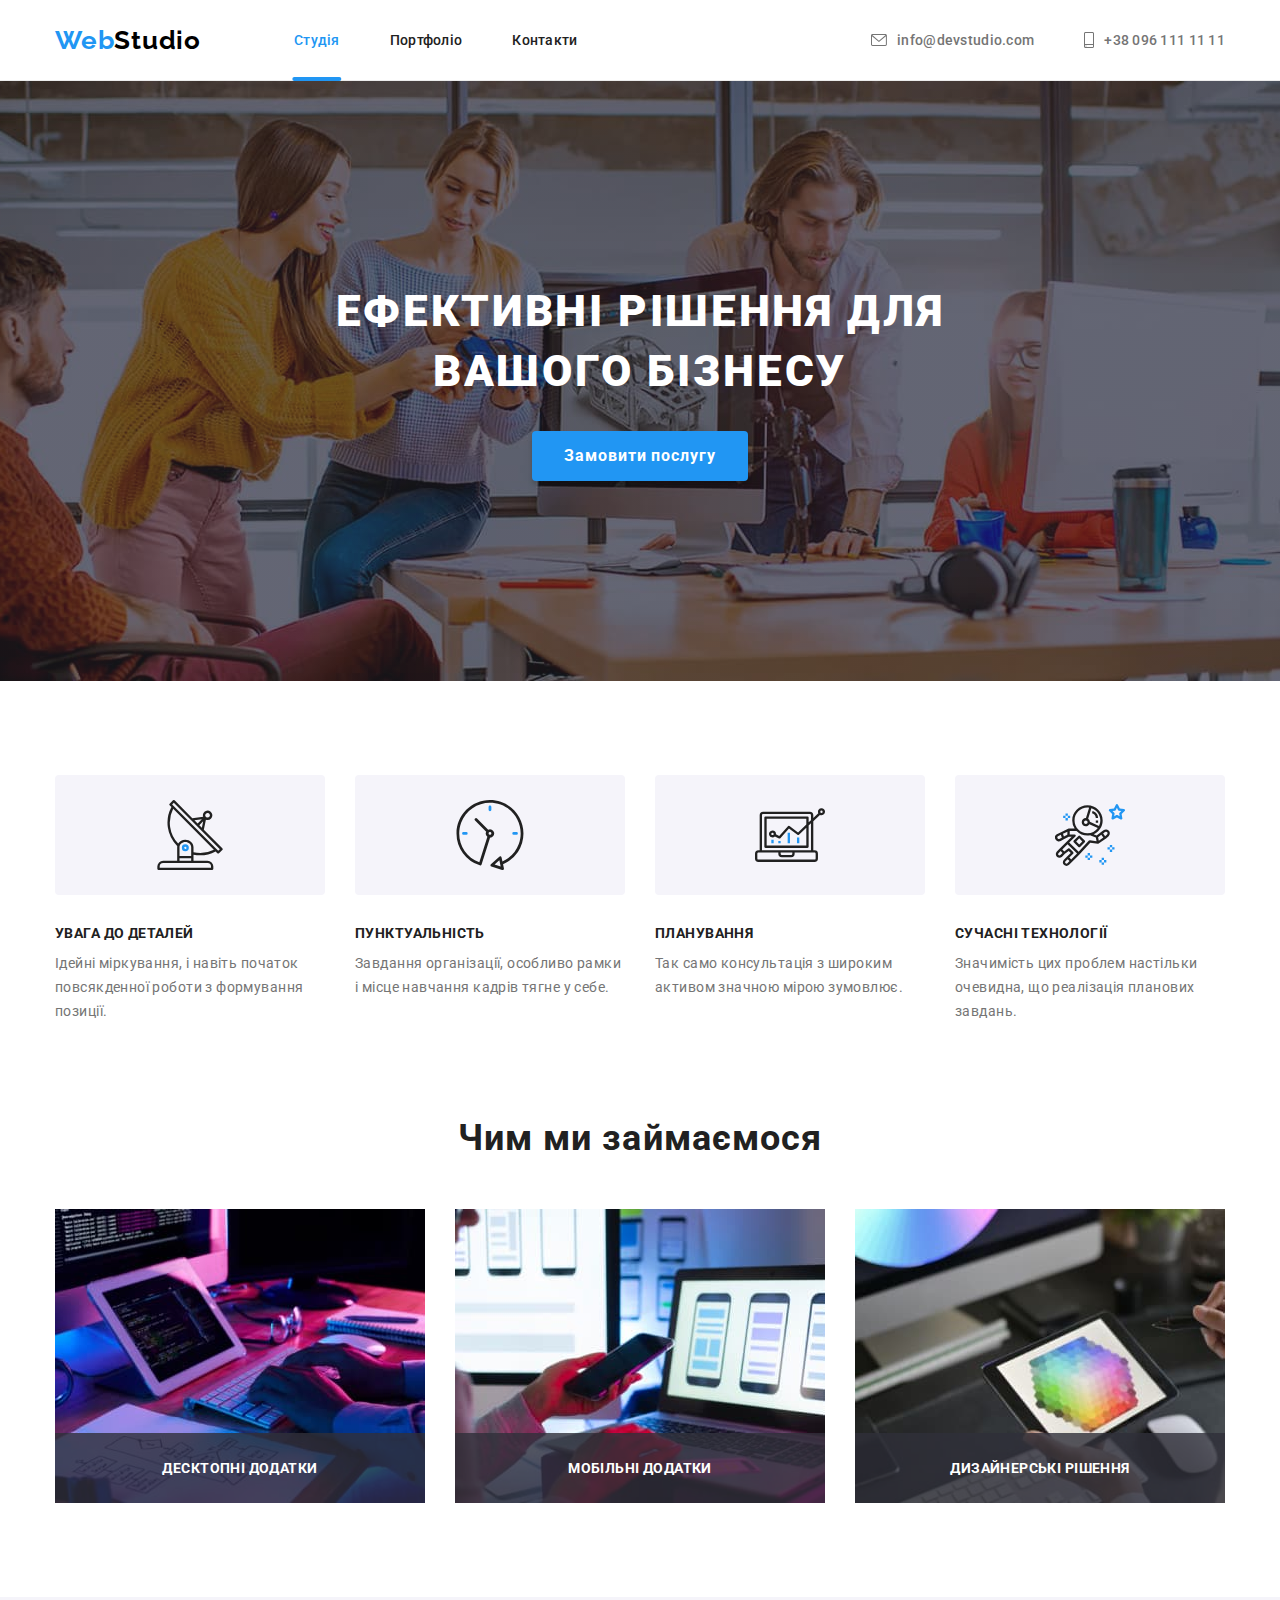
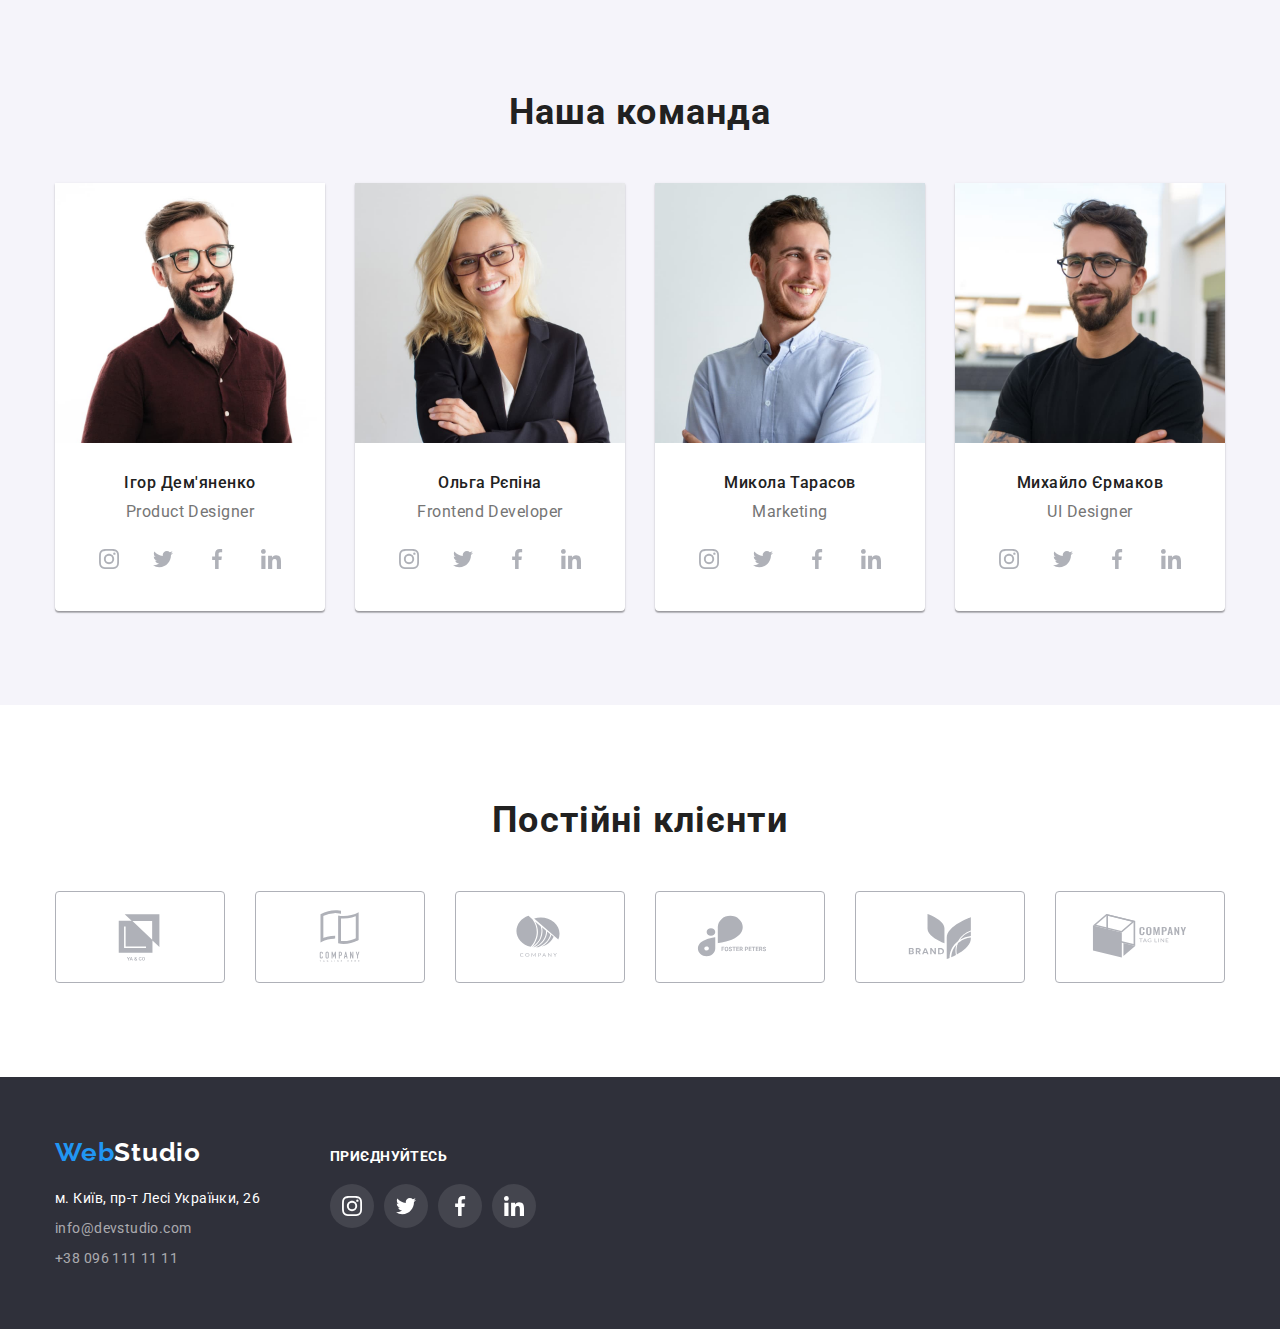
==== index.html @ bfa31be2 "Initial commit" ====
<!DOCTYPE html>
<html lang="uk">
  <head>
    <meta charset="UTF-8" />
    <meta http-equiv="X-UA-Compatible" content="IE=edge" />
    <meta name="viewport" content="width=device-width, initial-scale=1.0" />
    <title lang="en">Web Studio (Version 2.1)</title>
    <!--Fonts-->
    <link rel="preconnect" href="https://fonts.googleapis.com" />
    <link rel="preconnect" href="https://fonts.gstatic.com" crossorigin />
    <link
      href="https://fonts.googleapis.com/css2?family=Raleway:wght@700&family=Roboto:wght@400;500;700;900&display=swap"
      rel="stylesheet"
    />
    <!--Modern normalize-->
    <link
      rel="stylesheet"
      href="https://cdnjs.cloudflare.com/ajax/libs/modern-normalize/1.1.0/modern-normalize.min.css"
    />
    <!--Custom styles-->
    <link rel="stylesheet" href="./css/styles.css" />
  </head>

  <body>
    <header class="header">
      <div class="container header-container">
        <a href="./index.html" lang="en" class="logo logo-header link"
          ><span class="logo-accent">Web</span>Studio</a
        >
        <nav>
          <ul class="nav-list list">
            <li class="nav-item">
              <a href="./index.html" class="nav-link link current">Студія</a>
            </li>
            <li class="nav-item">
              <a href="./portfolio.html" class="nav-link link">Портфоліо</a>
            </li>
            <li class="nav-item">
              <a href="" class="nav-link link">Контакти</a>
            </li>
          </ul>
        </nav>
        <ul class="contact-list list">
          <li>
            <a href="mailto:info@devstudio.com" class="contact link" lang="en">
              <svg class="mail-icon" width="16" height="12">
                <use href="./images/icons.svg#icon-envelope"></use>
              </svg>
              info@devstudio.com
            </a>
          </li>
          <li>
            <a href="tel:+380961111111" class="contact link">
              <svg class="phone-icon" width="10" height="16">
                <use href="./images/icons.svg#icon-smartphone"></use>
              </svg>
              +38 096 111 11 11
            </a>
          </li>
        </ul>
      </div>
    </header>
    <main>
      <section class="hero-section">
        <div class="container">
          <h1 class="hero-title">Ефективні рішення для вашого бізнесу</h1>
          <button type="button" class="hero-btn btn" data-modal-open>
            Замовити послугу
          </button>
        </div>
      </section>
      <section class="section">
        <div class="container">
          <h2 class="visually-hidden">Наші переваги</h2>
          <ul class="features-list card-set list">
            <li class="card-set-item">
              <div class="features-card">
                <svg class="feature-icon" width="70" height="70">
                  <use href="./images/icons.svg#icon-antenna"></use>
                </svg>
              </div>
              <h3 class="features-item">Увага до деталей</h3>
              <p class="features-text">
                Ідейні міркування, і навіть початок повсякденної роботи з
                формування позиції.
              </p>
            </li>
            <li class="card-set-item">
              <div class="features-card">
                <svg class="feature-icon" width="70" height="70">
                  <use href="./images/icons.svg#icon-clock"></use>
                </svg>
              </div>
              <h3 class="features-item">Пунктуальність</h3>
              <p class="features-text">
                Завдання організації, особливо рамки і місце навчання кадрів
                тягне у себе.
              </p>
            </li>
            <li class="card-set-item">
              <div class="features-card">
                <svg class="feature-icon" width="70" height="70">
                  <use href="./images/icons.svg#icon-diagram"></use>
                </svg>
              </div>
              <h3 class="features-item">Планування</h3>
              <p class="features-text">
                Так само консультація з широким активом значною мірою зумовлює.
              </p>
            </li>
            <li class="card-set-item">
              <div class="features-card">
                <svg class="feature-icon" width="70" height="70">
                  <use href="./images/icons.svg#icon-astronaut"></use>
                </svg>
              </div>
              <h3 class="features-item">Сучасні технології</h3>
              <p class="features-text">
                Значимість цих проблем настільки очевидна, що реалізація
                планових завдань.
              </p>
            </li>
          </ul>
        </div>
      </section>
      <section class="work-section section">
        <div class="container">
          <h2 class="section-title">Чим ми займаємося</h2>
          <ul class="work-list card-set list">
            <li class="work-item card-set-item">
              <img
                src="./images/work1.jpg"
                alt="Приклади робіт"
                width="370"
                height="294"
              />
              <div class="work-overlay">
                <p class="work-text">Десктопні додатки</p>
              </div>
            </li>
            <li class="work-item card-set-item">
              <img
                src="./images/work2.jpg"
                alt="Приклади робіт"
                width="370"
                height="294"
              />
              <div class="work-overlay">
                <p class="work-text">Мобільні додатки</p>
              </div>
            </li>
            <li class="work-item card-set-item">
              <img
                src="./images/work3.jpg"
                alt="Приклади робіт"
                width="370"
                height="294"
              />
              <div class="work-overlay">
                <p class="work-text">Дизайнерські рішення</p>
              </div>
            </li>
          </ul>
        </div>
      </section>
      <section class="team section">
        <div class="container">
          <h2 class="section-title">Наша команда</h2>
          <ul class="card-set list">
            <li class="team-card card-set-item">
              <img
                src="./images/team1.jpg"
                alt="Член команди"
                width="270"
                height="260"
              />
              <div class="team-wrapper">
                <h3 class="team-name">Ігор Дем'яненко</h3>
                <p lang="en" class="team-postion">Product Designer</p>
                <ul class="socials list">
                  <li class="socials-item">
                    <a
                      class="socials-link link"
                      href="https://www.instagram.com"
                      target="_blank"
                      rel="noopener noreferrer nofollow"
                      aria-label="Instagram"
                    >
                      <svg class="socials-icon" width="20" height="20">
                        <use href="./images/icons.svg#icon-instagram"></use>
                      </svg>
                    </a>
                  </li>
                  <li class="socials-item">
                    <a
                      class="socials-link link"
                      href="https://twitter.com"
                      target="_blank"
                      rel="noopener noreferrer nofollow"
                      aria-label="Twitter"
                    >
                      <svg class="socials-icon" width="20" height="20">
                        <use href="./images/icons.svg#icon-twitter"></use>
                      </svg>
                    </a>
                  </li>
                  <li class="socials-item">
                    <a
                      class="socials-link link"
                      href="https://www.facebook.com"
                      target="_blank"
                      rel="noopener noreferrer nofollow"
                      aria-label="Facebook"
                    >
                      <svg class="socials-icon" width="20" height="20">
                        <use href="./images/icons.svg#icon-facebook"></use>
                      </svg>
                    </a>
                  </li>
                  <li class="socials-item">
                    <a
                      class="socials-link link"
                      href="https://www.linkedin.com"
                      target="_blank"
                      rel="noopener noreferrer nofollow"
                      aria-label="Linkedin"
                    >
                      <svg class="socials-icon" width="20" height="20">
                        <use href="./images/icons.svg#icon-linkedin"></use>
                      </svg>
                    </a>
                  </li>
                </ul>
              </div>
            </li>
            <li class="team-card card-set-item">
              <img
                src="./images/team2.jpg"
                alt="Член команди"
                width="270"
                height="260"
              />
              <div class="team-wrapper">
                <h3 class="team-name">Ольга Рєпіна</h3>
                <p lang="en" class="team-postion">Frontend Developer</p>
                <ul class="socials list">
                  <li class="socials-item">
                    <a
                      class="socials-link link"
                      href="https://www.instagram.com"
                      target="_blank"
                      rel="noopener noreferrer nofollow"
                      aria-label="Instagram"
                    >
                      <svg class="socials-icon" width="20" height="20">
                        <use href="./images/icons.svg#icon-instagram"></use>
                      </svg>
                    </a>
                  </li>
                  <li class="socials-item">
                    <a
                      class="socials-link link"
                      href="https://twitter.com"
                      target="_blank"
                      rel="noopener noreferrer nofollow"
                      aria-label="Twitter"
                    >
                      <svg class="socials-icon" width="20" height="20">
                        <use href="./images/icons.svg#icon-twitter"></use>
                      </svg>
                    </a>
                  </li>
                  <li class="socials-item">
                    <a
                      class="socials-link link"
                      href="https://www.facebook.com"
                      target="_blank"
                      rel="noopener noreferrer nofollow"
                      aria-label="Facebook"
                    >
                      <svg class="socials-icon" width="20" height="20">
                        <use href="./images/icons.svg#icon-facebook"></use>
                      </svg>
                    </a>
                  </li>
                  <li class="socials-item">
                    <a
                      class="socials-link link"
                      href="https://www.linkedin.com"
                      target="_blank"
                      rel="noopener noreferrer nofollow"
                      aria-label="Linkedin"
                    >
                      <svg class="socials-icon" width="20" height="20">
                        <use href="./images/icons.svg#icon-linkedin"></use>
                      </svg>
                    </a>
                  </li>
                </ul>
              </div>
            </li>
            <li class="team-card card-set-item">
              <img
                src="./images/team3.jpg"
                alt="Член команди"
                width="270"
                height="260"
              />
              <div class="team-wrapper">
                <h3 class="team-name">Микола Тарасов</h3>
                <p lang="en" class="team-postion">Marketing</p>
                <ul class="socials list">
                  <li class="socials-item">
                    <a
                      class="socials-link link"
                      href="https://www.instagram.com"
                      target="_blank"
                      rel="noopener noreferrer nofollow"
                      aria-label="Instagram"
                    >
                      <svg class="socials-icon" width="20" height="20">
                        <use href="./images/icons.svg#icon-instagram"></use>
                      </svg>
                    </a>
                  </li>
                  <li class="socials-item">
                    <a
                      class="socials-link link"
                      href="https://twitter.com"
                      target="_blank"
                      rel="noopener noreferrer nofollow"
                      aria-label="Twitter"
                    >
                      <svg class="socials-icon" width="20" height="20">
                        <use href="./images/icons.svg#icon-twitter"></use>
                      </svg>
                    </a>
                  </li>
                  <li class="socials-item">
                    <a
                      class="socials-link link"
                      href="https://www.facebook.com"
                      target="_blank"
                      rel="noopener noreferrer nofollow"
                      aria-label="Facebook"
                    >
                      <svg class="socials-icon" width="20" height="20">
                        <use href="./images/icons.svg#icon-facebook"></use>
                      </svg>
                    </a>
                  </li>
                  <li class="socials-item">
                    <a
                      class="socials-link link"
                      href="https://www.linkedin.com"
                      target="_blank"
                      rel="noopener noreferrer nofollow"
                      aria-label="Linkedin"
                    >
                      <svg class="socials-icon" width="20" height="20">
                        <use href="./images/icons.svg#icon-linkedin"></use>
                      </svg>
                    </a>
                  </li>
                </ul>
              </div>
            </li>
            <li class="team-card card-set-item">
              <img
                src="./images/team4.jpg"
                alt="Член команди"
                width="270"
                height="260"
              />
              <div class="team-wrapper">
                <h3 class="team-name">Михайло Єрмаков</h3>
                <p lang="en" class="team-postion">UI Designer</p>
                <ul class="socials list">
                  <li class="socials-item">
                    <a
                      class="socials-link link"
                      href="https://www.instagram.com"
                      target="_blank"
                      rel="noopener noreferrer nofollow"
                      aria-label="Instagram"
                    >
                      <svg class="socials-icon" width="20" height="20">
                        <use href="./images/icons.svg#icon-instagram"></use>
                      </svg>
                    </a>
                  </li>
                  <li class="socials-item">
                    <a
                      class="socials-link link"
                      href="https://twitter.com"
                      target="_blank"
                      rel="noopener noreferrer nofollow"
                      aria-label="Twitter"
                    >
                      <svg class="socials-icon" width="20" height="20">
                        <use href="./images/icons.svg#icon-twitter"></use>
                      </svg>
                    </a>
                  </li>
                  <li class="socials-item">
                    <a
                      class="socials-link link"
                      href="https://www.facebook.com"
                      target="_blank"
                      rel="noopener noreferrer nofollow"
                      aria-label="Facebook"
                    >
                      <svg class="socials-icon" width="20" height="20">
                        <use href="./images/icons.svg#icon-facebook"></use>
                      </svg>
                    </a>
                  </li>
                  <li class="socials-item">
                    <a
                      class="socials-link link"
                      href="https://www.linkedin.com"
                      target="_blank"
                      rel="noopener noreferrer nofollow"
                      aria-label="Linkedin"
                    >
                      <svg class="socials-icon" width="20" height="20">
                        <use href="./images/icons.svg#icon-linkedin"></use>
                      </svg>
                    </a>
                  </li>
                </ul>
              </div>
            </li>
          </ul>
        </div>
      </section>
      <section class="section">
        <div class="container">
          <h2 class="section-title">Постійні клієнти</h2>
          <ul class="client-list list">
            <li>
              <a
                class="client-link link"
                href="./index.html"
                target="_blank"
                rel="noopener noreferrer nofollow"
              >
                <svg class="client-icon" width="106" height="60">
                  <use href="./images/icons.svg#icon-logo"></use>
                </svg>
              </a>
            </li>
            <li>
              <a
                class="client-link link"
                href="./index.html"
                target="_blank"
                rel="noopener noreferrer nofollow"
              >
                <svg class="client-icon" width="106" height="60">
                  <use href="./images/icons.svg#icon-logo2"></use>
                </svg>
              </a>
            </li>
            <li>
              <a
                class="client-link link"
                href="./index.html"
                target="_blank"
                rel="noopener noreferrer nofollow"
              >
                <svg class="client-icon" width="106" height="60">
                  <use href="./images/icons.svg#icon-logo3"></use>
                </svg>
              </a>
            </li>
            <li>
              <a
                class="client-link link"
                href="./index.html"
                target="_blank"
                rel="noopener noreferrer nofollow"
              >
                <svg class="client-icon" width="106" height="60">
                  <use href="./images/icons.svg#icon-logo4"></use>
                </svg>
              </a>
            </li>
            <li>
              <a
                class="client-link link"
                href="./index.html"
                target="_blank"
                rel="noopener noreferrer nofollow"
              >
                <svg class="client-icon" width="106" height="60">
                  <use href="./images/icons.svg#icon-logo5"></use>
                </svg>
              </a>
            </li>
            <li>
              <a
                class="client-link link"
                href="./index.html"
                target="_blank"
                rel="noopener noreferrer nofollow"
              >
                <svg class="client-icon" width="106" height="60">
                  <use href="./images/icons.svg#icon-logo6"></use>
                </svg>
              </a>
            </li>
          </ul>
        </div>
      </section>
    </main>
    <footer class="footer">
      <div class="footer-container container">
        <div class="contacts">
          <a href="./index.html" lang="en" class="logo logo-footer link"
            ><span class="logo-accent">Web</span>Studio</a
          >
          <address>
            <ul class="list">
              <li class="contact-item">
                <a
                  href="https://goo.gl/maps/BQu9GLipV9uaVXhj8"
                  target="_blank"
                  rel="noopener noreferrer nofollow"
                  class="contact-link link"
                  >м. Київ, пр-т Лесі Українки, 26</a
                >
              </li>
              <li class="contact-item">
                <a
                  href="mailto:info@devstudio.com"
                  class="contact-link mail link"
                  lang="en"
                  >info@devstudio.com
                </a>
              </li>
              <li class="contact-item">
                <a href="tel:+380961111111" class="contact-link phone link"
                  >+38 096 111 11 11
                </a>
              </li>
            </ul>
          </address>
        </div>
        <div>
          <strong class="footer-title">приєднуйтесь</strong>
          <ul class="socials list">
            <li class="socials-item">
              <a
                class="footer-socials-link link"
                href="https://www.instagram.com"
                target="_blank"
                rel="noopener noreferrer nofollow"
                aria-label="Instagram"
              >
                <svg class="footer-socials-icon" width="20" height="20">
                  <use href="./images/icons.svg#icon-instagram"></use>
                </svg>
              </a>
            </li>
            <li class="socials-item">
              <a
                class="footer-socials-link link"
                href="https://twitter.com"
                target="_blank"
                rel="noopener noreferrer nofollow"
                aria-label="Twitter"
              >
                <svg class="footer-socials-icon" width="20" height="20">
                  <use href="./images/icons.svg#icon-twitter"></use>
                </svg>
              </a>
            </li>
            <li class="socials-item">
              <a
                class="footer-socials-link link"
                href="https://www.facebook.com"
                target="_blank"
                rel="noopener noreferrer nofollow"
                aria-label="Facebook"
              >
                <svg class="footer-socials-icon" width="20" height="20">
                  <use href="./images/icons.svg#icon-facebook"></use>
                </svg>
              </a>
            </li>
            <li class="socials-item">
              <a
                class="footer-socials-link link"
                href="https://www.linkedin.com"
                target="_blank"
                rel="noopener noreferrer nofollow"
                aria-label="Linkedin"
              >
                <svg class="footer-socials-icon" width="20" height="20">
                  <use href="./images/icons.svg#icon-linkedin"></use>
                </svg>
              </a>
            </li>
          </ul>
        </div>
      </div>
    </footer>
    <div class="backdrop is-hidden" data-modal>
      <div class="modal">
        <button class="close-btn btn" type="button" data-modal-close>
          <svg class="close-icon" width="18" height="18">
            <use href="./images/icons.svg#icon-close"></use>
          </svg>
        </button>
      </div>
    </div>
    <script src="./js/modal.js"></script>
  </body>
</html>
---- css/styles.css ----
:root {
    --main-background-color: #fff;
    --dark-background-color: #2F303A;
    --secondary-background-color: #F5F4FA;
    --hero-backrgound-color: #C4C4C4;
    --hero-gradient: rgba(47, 48, 58, 0.4);
    --modal-backdrop-bg-clr: rgba(0, 0, 0, 0.2);
    --main-text-color: #757575;
    --main-title-color: #212121;
    --accent-color: #2196F3;
    --logo-color: #000;
    --main-white-color: #fff;
    --sencondary-white-color: rgba(255, 255, 255, 0.6);
    --btn-active-color: #188CE8;
    --portfolio-card-border-color: #EEEEEE;
    --feature-icon-bg: #F5F4FA;
    --icon-main-color: #AFB1B8;
    --icon-white-color: #fff;
    --icon-footer-bg-color: rgba(255, 255, 255, 0.1);
    --icon-black-color: #000;
    --border-color: #AFB1B8;
    --overlay-accent-background-color: rgba(33, 150, 243, 0.9);
    --overlay-dark-background-color: rgba(47, 48, 58, 0.8);
    --indent: 30px;
    --items: 4;
    --anmtn-duration-cubic: 250ms cubic-bezier(0.4, 0, 0.2, 1);
}

.container {
    width: 1200px;
    padding-left: 15px;
    padding-right: 15px;
    margin-left: auto;
    margin-right: auto;

    /*outline: 2px solid red;*/
}
body {
    font-family: 'Roboto', 'Verdana', sans-serif;
    font-size: 14px;
    background-color: var(--main-background-color);
    color: var(--main-text-color);
}

.visually-hidden {
    position: absolute;
    width: 1px;
    height: 1px;
    margin: -1px;
    border: 0;
    padding: 0;
    white-space: nowrap;
    clip-path: inset(100%);
    clip: rect(0 0 0 0);
    overflow: hidden;
}

/* Card set */

.card-set {
    display: flex;
    flex-wrap: wrap;
    gap: var(--indent);
}

.card-set-item {
    flex-basis: calc((100% - var(--indent) * (var(--items) - 1)) / (var(--items)));
}

/* Reset*/

h1, h2, h3, h4, h5, h6, p {
    margin: 0;
}

img {
    display: block;
    max-width: 100%;
    height: auto;
}

.link {
    text-decoration: none;
}

.list {
    padding: 0;
    margin: 0;
    list-style: none;
}

.btn {
    font-family: inherit;
    cursor: pointer;
    border: 0;
}

/* Header*/

.header {
    background-color: var(--main-background-color);
    border-bottom: 1px solid #ECECEC;
}

.header-container {
    display: flex;
    align-items: center;
}

.logo {
    font-family: 'Raleway', sans-serif;
    font-weight: 700;
    font-size: 26px;
    line-height: calc(31 / 26);
    letter-spacing: 0.03em;
    color: var(--logo-color);
}

.logo-header {
    margin-right: 93px;
}

.logo-accent {
    color: var(--accent-color)
}

.nav-list {
    display: flex;
    gap: 50px;
}

.nav-item {
    position: relative;
}

.nav-link {
    display: block;
    padding-top: 32px;
    padding-bottom: 32px;
    font-weight: 500;
    line-height: calc(16 / 14);
    letter-spacing: 0.02em;
    color: var(--main-title-color);
    transition: color var(--anmtn-duration-cubic);
}

.nav-link:hover,
.nav-link:focus {
    color: var(--accent-color)
}

.nav-link.current {
    color: var(--accent-color)
}

.nav-link.current::after {
    position: absolute;
    left: 50%;
    bottom: -1px;
    transform: translateX(-50%);

    content: '';
    display: block;

    width: 108%;
    height: 4px;
    
    background-color: var(--accent-color);
    border-radius: 2px;
}

.contact-list {
    display: flex;
    gap: 50px;
    margin-left: auto;
}

.contact {
    display: flex;
    align-items: center;
    padding-top: 32px;
    padding-bottom: 32px;
    font-weight: 500;
    line-height: calc(16 / 14);
    letter-spacing: 0.02em;
    color: var(--main-text-color);
    transition: color var(--anmtn-duration-cubic);
}

.contact:hover,
.contact:focus {
    color: var(--accent-color);
}

.mail-icon, .phone-icon {
    margin-right: 10px;
    fill: currentColor;
}

/* Hero*/

.hero-section {
    max-width: 1600px;
    margin: 0 auto;
    padding-top: 200px;
    padding-bottom: 200px;
    background-color: var(--hero-backrgound-color);
    background-image: linear-gradient(var(--hero-gradient), var(--hero-gradient)), url(../images/hero.jpg);
    background-repeat: no-repeat;
    background-position: center;
    text-align: center;
}

.hero-title {
    width: 696px;
    margin-right: auto;
    margin-left: auto;
    margin-bottom: 30px;

    font-weight: 900;
    font-size: 44px;
    line-height: calc(60 / 44);
    text-align: center;
    letter-spacing: 0.06em;
    text-transform: uppercase;
    color: var(--main-white-color);
}

.hero-btn {
    padding: 10px 32px;
    min-width: 216px;

    font-weight: 700;
    font-size: 16px;
    line-height: calc(30 / 16);
    text-align: center;
    letter-spacing: 0.06em;
    color: var(--main-white-color);
    background-color: var(--accent-color);
    box-shadow: 0px 4px 4px rgba(0, 0, 0, 0.15);
    border-radius: 4px;
    transition: background-color var(--anmtn-duration-cubic);
}

.hero-btn:active,
.hero-btn:hover,
.hero-btn:focus {
    background-color: var(--btn-active-color)
}
/* Features */

.section {
    padding-top: 94px;
    padding-bottom: 94px;
}

.features-card{
    display: flex;
    justify-content: center;
    align-items: center;
    width: 270px;
    height: 120px;
    background-color: var(--feature-icon-bg);
    border-radius: 4px;
    margin-bottom: 30px;
}

.features-item {
    margin-bottom: 10px;
    font-weight: 700;
    font-size: 14px;
    line-height: calc(16 / 14);
    letter-spacing: 0.03em;
    text-transform: uppercase;
    color: var(--main-title-color);
}

.features-text {
    line-height: calc(24 / 14);
    letter-spacing: 0.03em;
}

/* Work examples */

.work-section {
    padding-top: 0;
}

.section-title {
    margin-bottom: 50px;

    font-weight: 700;
    font-size: 36px;
    line-height: calc(42 / 36);
    text-align: center;
    letter-spacing: 0.03em;
    color: var(--main-title-color);
}

.work-list {
    --items: 3;
}

.work-item {
    position: relative;
}

.work-overlay {
    position: absolute;
    left: 0;
    bottom: 0;

    display: flex;
    justify-content: center;
    align-items: center;

    width: 100%;
    height: 70px;

    background-color: var(--overlay-dark-background-color);
}

.work-text {
    font-weight: 700;
    line-height: calc(16/14);
    letter-spacing: 0.03em;
    text-transform: uppercase;
    color: var(--main-white-color);
}

/* Team */

.team {
    background-color: var(--secondary-background-color);
}

.team-card {
    background-color: var(--main-background-color);
    box-shadow: 0px 1px 3px rgba(0, 0, 0, 0.12), 0px 1px 1px rgba(0, 0, 0, 0.14), 0px 2px 1px rgba(0, 0, 0, 0.2);
    border-radius: 0px 0px 4px 4px;
}
.team-wrapper {
    padding: 30px 10px;
}

.team-name {
    margin-bottom: 10px;

    font-weight: 500;
    font-size: 16px;
    line-height: calc(19 / 16);
    text-align: center;
    letter-spacing: 0.03em;
    color: var(--main-title-color);
}

.team-postion {
    margin-bottom: 16px;
    font-size: 16px;
    line-height: calc(19 / 16);
    text-align: center;
    letter-spacing: 0.03em;
}

.socials {
    display: flex;
    justify-content: center;
    align-items: center;
    gap: 10px;
}

.socials-link {
    display: flex;
    justify-content: center;
    align-items: center;
    width: 44px;
    height: 44px;
    border-radius: 50%;
    background-color: var(--main-background-color);
    color: var(--icon-main-color);
    transition: color var(--anmtn-duration-cubic), background-color var(--anmtn-duration-cubic);
}

.socials-link:hover,
.socials-link:focus {
    background-color: var(--accent-color);
    color: var(--icon-white-color);
}

.socials-icon {
    fill: currentColor;
}

/*Clients*/

.client-list {
    display: flex;
    justify-content: center;
    align-items: center;
    gap: 30px;
}

.client-link {
    display: flex;
    justify-content: center;
    align-items: center;
    width: 170px;
    height: 92px;
    color: var(--icon-main-color);
    background-color: var(--main-background-color);
    border-radius: 4px;
    border: 1px solid var(--border-color);
        transition: color var(--anmtn-duration-cubic), border var(--anmtn-duration-cubic);
}

.client-link:hover,
.client-link:focus {
    color: var(--accent-color);
    border: 1px solid var(--accent-color);
}

.client-icon {
    fill: currentColor
}
/* Footer*/

.footer {
    padding-top: 60px;
    padding-bottom: 60px;
    background-color: var(--dark-background-color);
}

.footer-container {
    display: flex;
    align-items: baseline;
}

.contacts {
    margin-right: 70px;
}

.logo-footer {
    display: inline-block;
    margin-bottom: 20px;

    color: var(--main-white-color)
}

.contact-item:not(:last-child) {
    margin-bottom: 9px;
}

.contact-link {
    font-style: normal;
    line-height: calc(21 / 14);
    letter-spacing: 0.03em;
    color: var(--main-white-color);
    transition: color var(--anmtn-duration-cubic);
}
.contact-link.mail ,
.contact-link.phone {
    color: var(--sencondary-white-color);
}

.contact-link:hover,
.contact-link:focus {
    color: var(--accent-color)
}

.footer-title {
    display: inline-block;
    margin-bottom: 20px;
    font-weight: 700;
    font-size: 14px;
    line-height: calc(16/14);
    letter-spacing: 0.03em;
    text-transform: uppercase;
    color: var(--main-white-color);
}

.footer-socials-link {
    display: flex;
    justify-content: center;
    align-items: center;
    width: 44px;
    height: 44px;
    border-radius: 50%;
    background-color: var(--icon-footer-bg-color);
    color: var(--icon-white-color);
    transition: background-color var(--anmtn-duration-cubic);
}

.footer-socials-link:hover,
.footer-socials-link:focus {
    background-color: var(--accent-color);
}

.footer-socials-icon {
    fill: currentColor;
}
/* ----------------Portfolio CSS------------------- */

/* Filer */

.filter-list {
    display:flex;
    justify-content: center;
    gap: 8px;
    margin-bottom: 50px;
}

.filter-btn {
    padding: 6px 22px;
    min-width: 73px;

    background-color: var(--secondary-background-color);
    font-weight: 500;
    font-size: 16px;
    line-height: calc(26 / 16);
    text-align: center;
    letter-spacing: 0.03em;
    color: var(--main-title-color);
    border-radius: 4px;
    transition: color var(--anmtn-duration-cubic), background-color var(--anmtn-duration-cubic), box-shadow var(--anmtn-duration-cubic);
}

.filter-btn.current {
    color: var(--main-white-color);
    background-color: var(--accent-color);
}

.filter-btn:hover,
.filter-btn:focus {
    color: var(--main-white-color);
    background-color: var(--accent-color);
    box-shadow: 0px 3px 1px rgba(0, 0, 0, 0.1), 0px 1px 2px rgba(0, 0, 0, 0.08), 0px 2px 2px rgba(0, 0, 0, 0.12);
}

/* Portfolio */
.portfolio-list {
    --items: 3;
}

.portfolio-card {
    background-color: var(--main-background-color);
    transition: box-shadow var(--anmtn-duration-cubic);
}

.portfolio-card:hover {
    box-shadow: 0px 1px 1px rgba(0, 0, 0, 0.12), 0px 4px 4px rgba(0, 0, 0, 0.06), 1px 4px 6px rgba(0, 0, 0, 0.16);
}

.project-thumb {
    position: relative;
    overflow: hidden;
}

.overlay{
    position: absolute;
    top: 0;
    left: 0;

    width: 100%;
    height: 100%;
    padding-left: 24px;
    padding-right: 24px;

    display: flex;
    justify-content: center;
    align-items: center;

    background-color: var(--overlay-accent-background-color);

    transform: translateY(100%);
    transition: transform var(--anmtn-duration-cubic);
}

.portfolio-card:hover .overlay {
    transform: translateY(0);
}

.overlay-text{
    font-size: 18px;
    line-height: calc(28/18);
    letter-spacing: 0.03em;
    color: var(--main-white-color);
}

.project-wrapper {
    padding: 20px 24px;

    border: 1px solid var(--portfolio-card-border-color);
    border-top: none;
}

.project-title {
    margin-bottom: 4px;
    font-weight: 700;
    font-size: 18px;
    line-height: calc(36 / 18);
    letter-spacing: 0.06em;
    color: var(--main-title-color);
}

.project-text{
    font-size: 16px;
    line-height: calc(30 / 16);
    letter-spacing: 0.03em;
    color: var(--main-text-color);
}

/* ----------------Modal CSS------------------- */

.backdrop {
    position: fixed;
    top: 0;
    left: 0;

    width: 100%;
    height: 100%;

    background-color: var(--modal-backdrop-bg-clr);

    transition: opacity var(--anmtn-duration-cubic), visibility var(--anmtn-duration-cubic);
}

.backdrop.is-hidden {
    visibility: hidden;
    opacity: 0;
    pointer-events: none;
}

.modal {
    position: absolute;
    top: 50%;
    left: 50%;
    transform: translateX(-50%) translateY(-50%);

    width: 528px;
    height: 581px;

    background-color: var(--main-background-color);
    box-shadow: 0px 1px 3px rgba(0, 0, 0, 0.12), 0px 1px 1px rgba(0, 0, 0, 0.14), 0px 2px 1px rgba(0, 0, 0, 0.2);
    border-radius: 4px;

    transition: transform var(--anmtn-duration-cubic), opacity var(--anmtn-duration-cubic);
}

.backdrop.is-hidden .modal {
    transform: translateX(-50%) translateY(-50%) scale(1.2);
    opacity: 0;
}

.close-btn {
    position: absolute;
    top: 8px;
    right: 8px;

    display: flex;
    justify-content: center;
    align-items: center;

    width: 30px;
    height: 30px;
    padding: 5px;

    color: var(--icon-black-color);
    background-color: var(--icon-white-color);
    border-radius: 50%;
    border: 1px solid rgba(0, 0, 0, 0.1);
}

.close-icon {
    fill: currentColor;
}
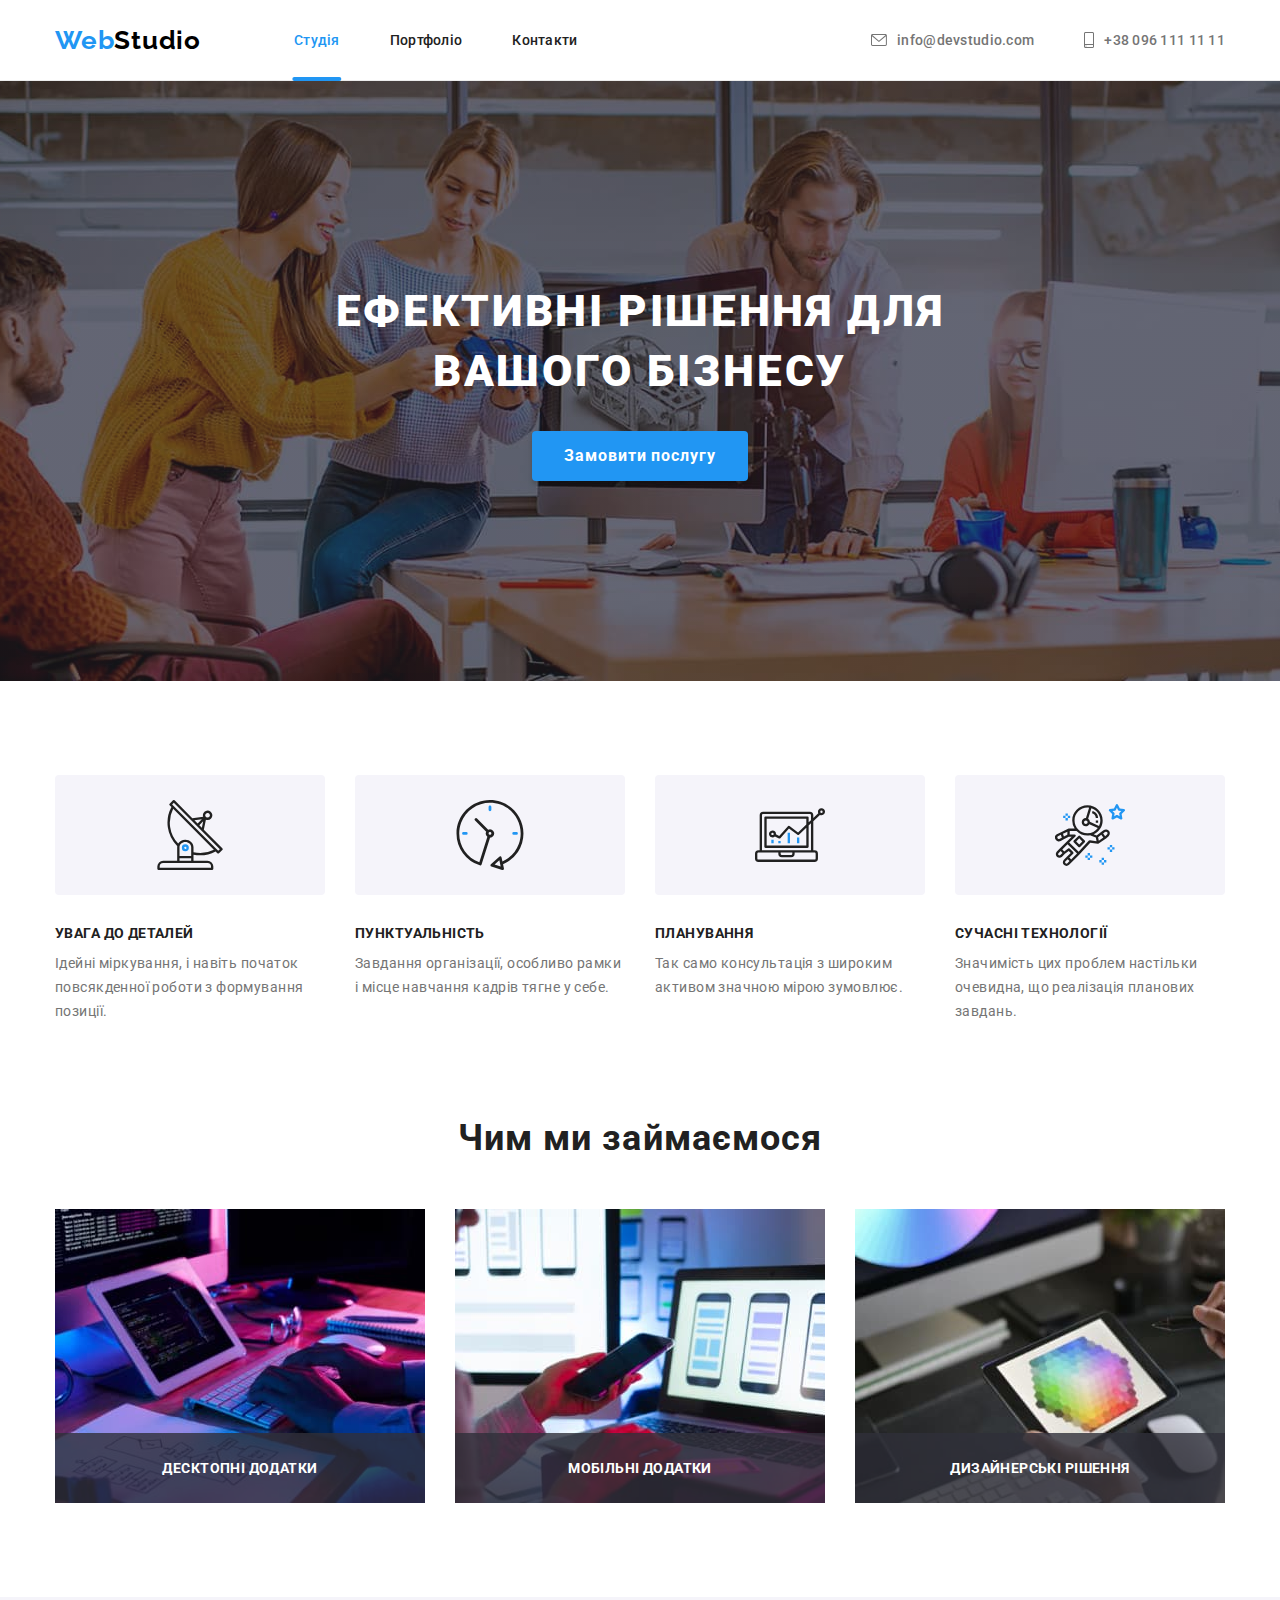
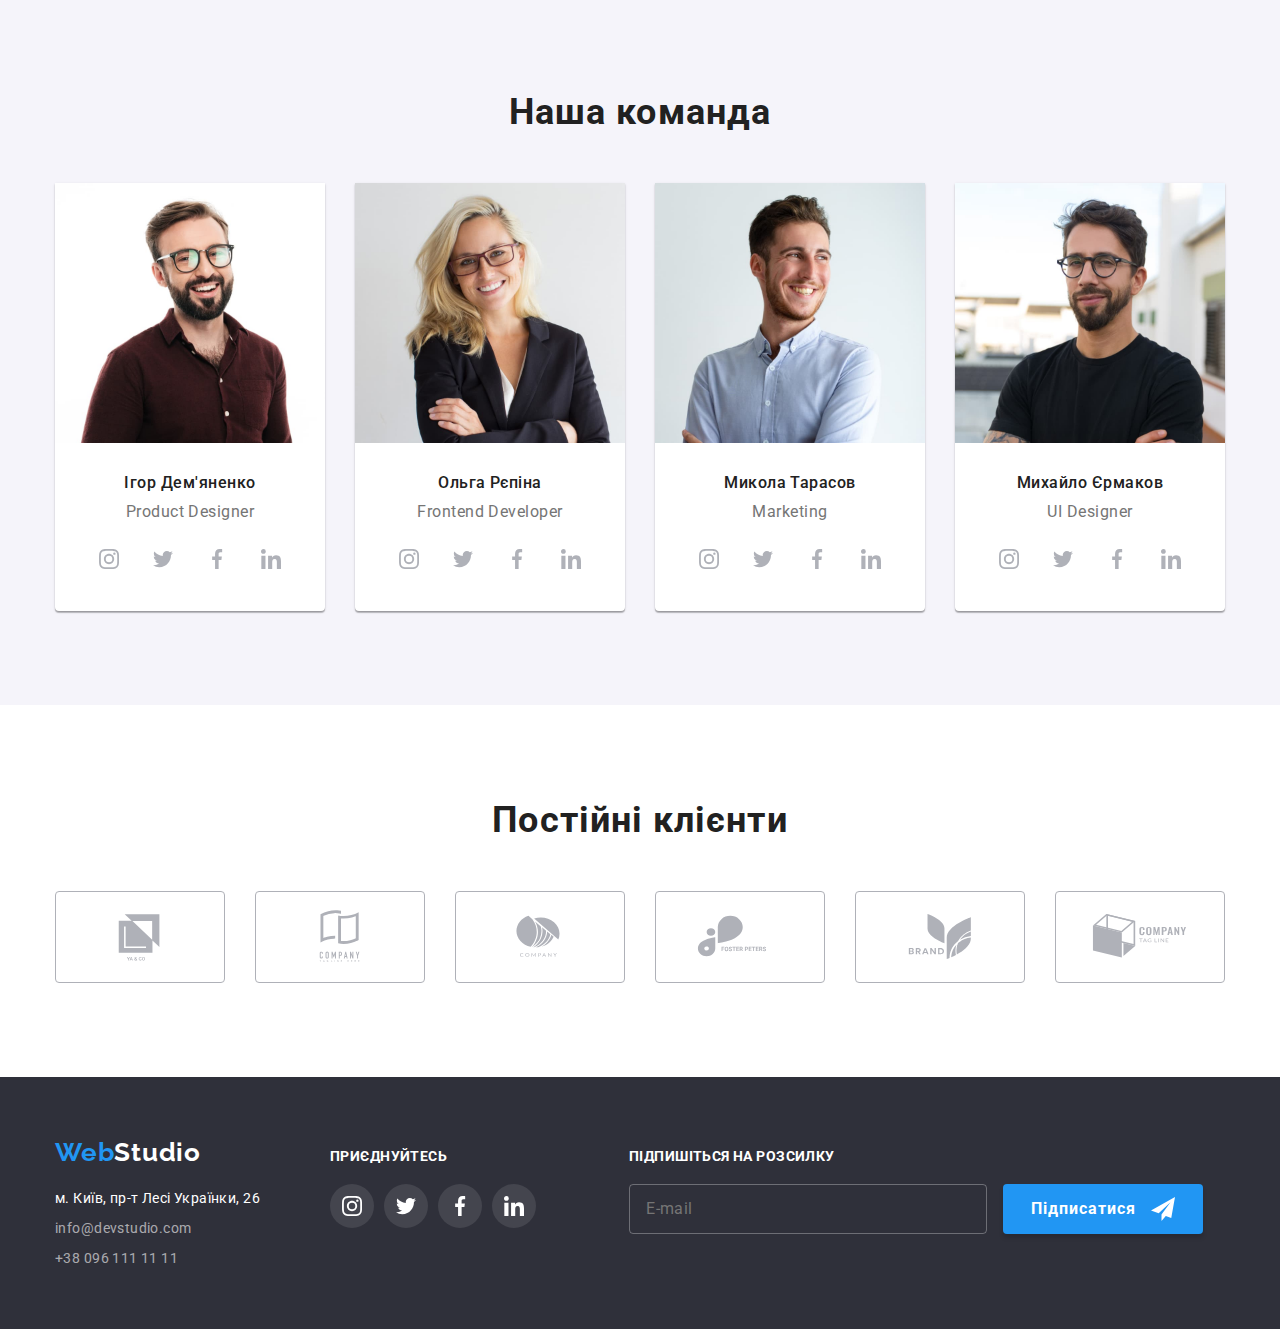
==== commit 9a62e259: "subscription form" ====
--- a/index.html
+++ b/index.html
@@ -547,7 +547,7 @@
             </ul>
           </address>
         </div>
-        <div>
+        <div class="social">
           <strong class="footer-title">приєднуйтесь</strong>
           <ul class="socials list">
             <li class="socials-item">
@@ -604,6 +604,23 @@
             </li>
           </ul>
         </div>
+        <form class="subscription-form">
+          <label class="subscription">
+            <strong class="footer-title">Підпишіться на розсилку</strong>
+            <input
+              class="subscription-field"
+              type="email"
+              placeholder="E-mail"
+              name="user-email"
+            />
+          </label>
+          <button class="subscribe-btn btn" type="submit">
+            Підписатися
+            <svg class="icon-send" width="24" height="24">
+              <use href="./images/icons.svg#icon-send"></use>
+            </svg>
+          </button>
+        </form>
       </div>
     </footer>
     <div class="backdrop is-hidden" data-modal>
--- a/css/styles.css
+++ b/css/styles.css
@@ -390,7 +390,6 @@
 .socials-icon {
     fill: currentColor;
 }
-
 /*Clients*/
 
 .client-list {
@@ -468,7 +467,7 @@
 }
 
 .footer-title {
-    display: inline-block;
+    display: block;
     margin-bottom: 20px;
     font-weight: 700;
     font-size: 14px;
@@ -478,6 +477,9 @@
     color: var(--main-white-color);
 }
 
+.social {
+    margin-right: 93px;
+}
 .footer-socials-link {
     display: flex;
     justify-content: center;
@@ -497,6 +499,50 @@
 
 .footer-socials-icon {
     fill: currentColor;
+}
+
+.subscription {
+    width: 100%;
+    margin-right: 13px;
+}
+
+.subscription-field {
+    width: 358px;
+    height: 50px;
+    padding: 15px 16px;
+    color: var(--main-white-color);
+    background-color: transparent;
+    border: 1px solid rgba(255, 255, 255, 0.3);
+    border-radius: 4px;
+
+}
+
+.subscription-field::placeholder {
+    font-size: 16px;
+    line-height: calc(20/16);
+    letter-spacing: 0.03em;
+}
+
+.subscribe-btn {
+    position: relative;
+    min-width: 200px;
+    padding: 10px 28px;
+    background-color: var(--accent-color);
+    box-shadow: 0px 4px 4px rgba(0, 0, 0, 0.15);
+    border-radius: 4px;
+    font-weight: 700;
+    font-size: 16px;
+    text-align: left;
+    line-height: calc(30/16);
+    letter-spacing: 0.06em;
+    color: var(--main-white-color);
+}
+
+.icon-send {
+    position: absolute;
+    top: 50%;
+    right: 28px;
+    transform: translateY(-50%);
 }
 /* ----------------Portfolio CSS------------------- */
 
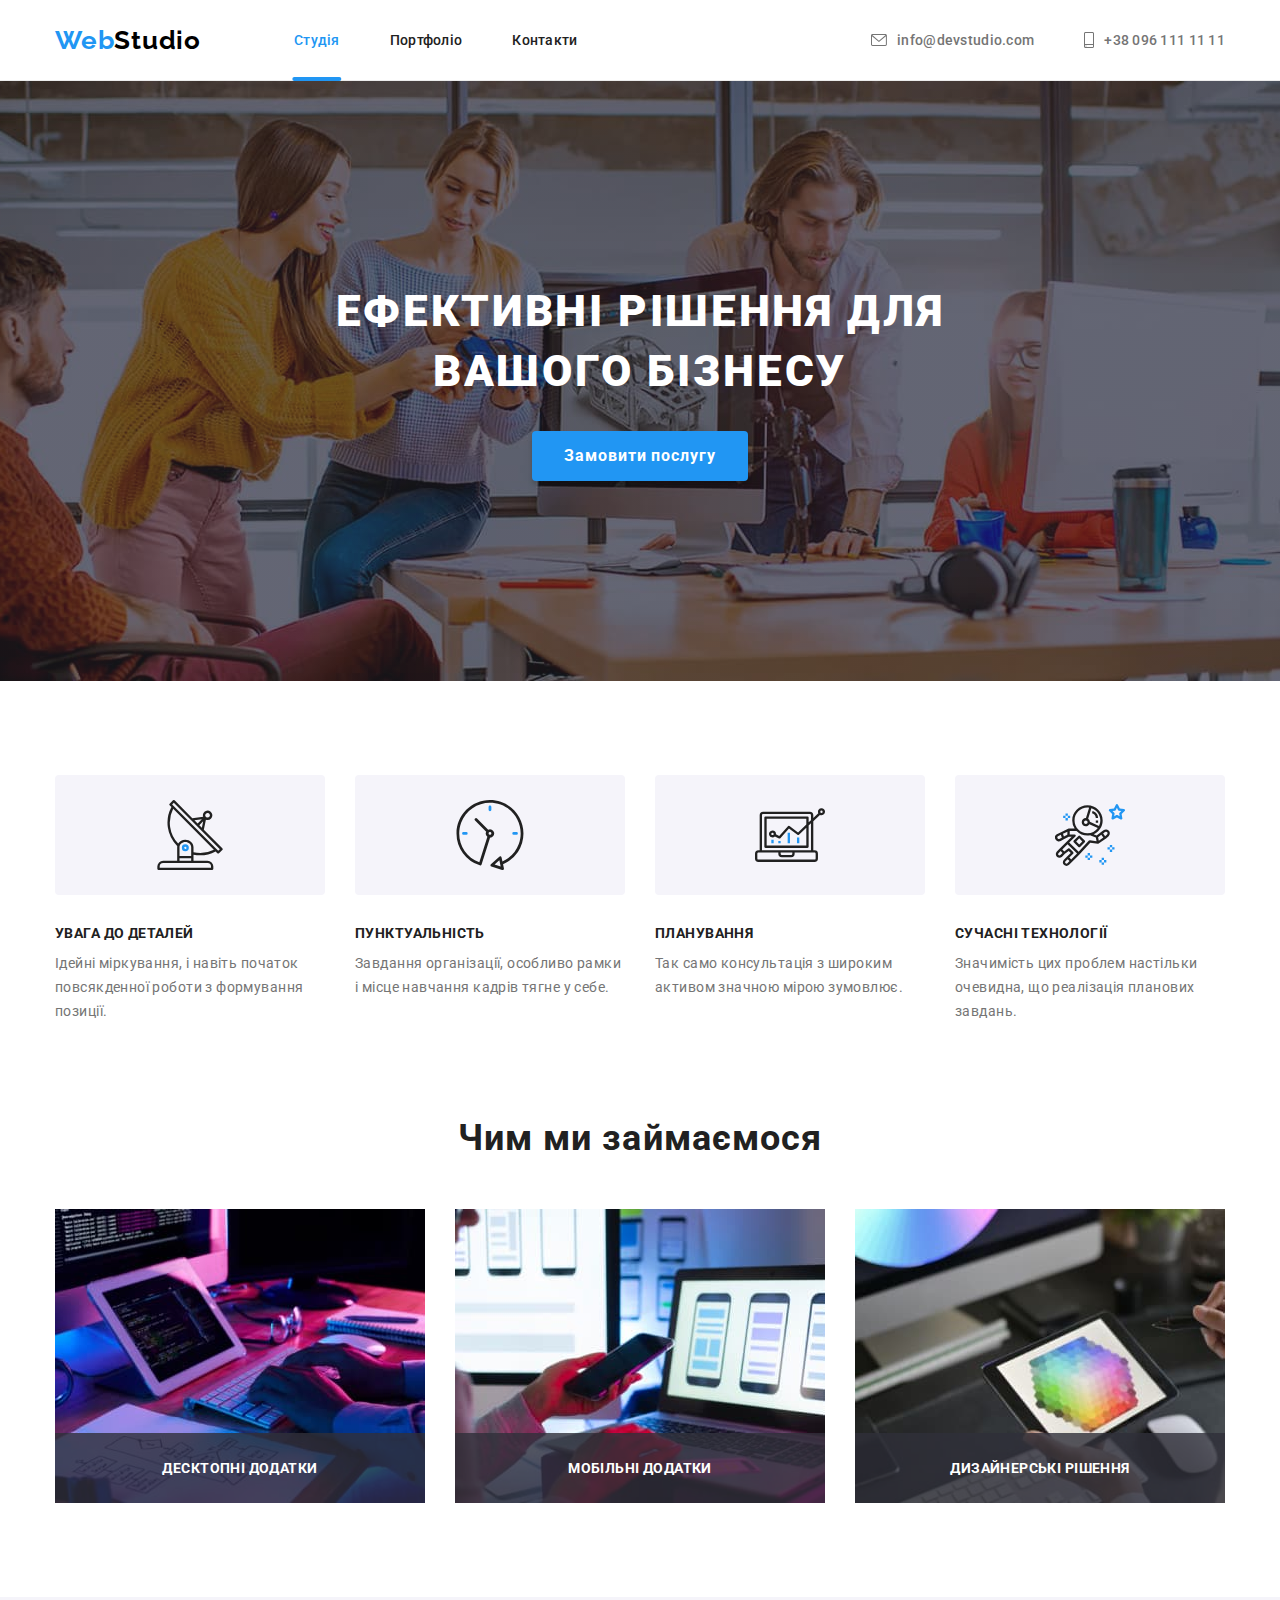
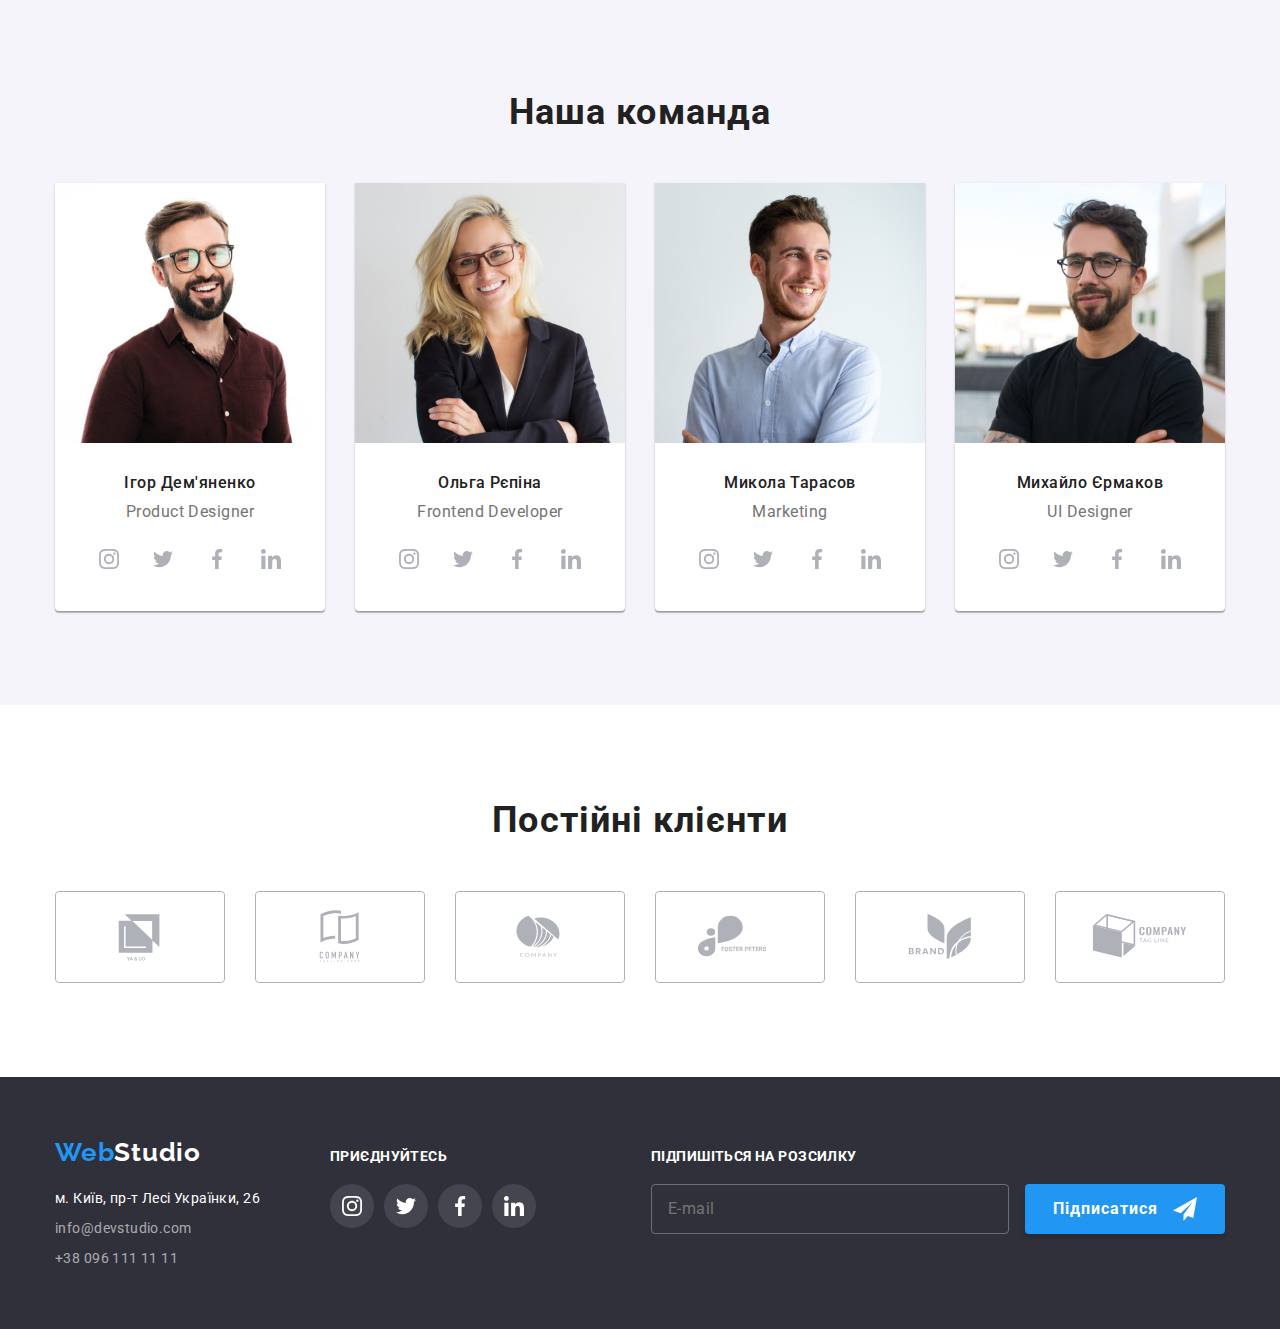
==== commit 68ed1c4b: "checkbox" ====
--- a/index.html
+++ b/index.html
@@ -612,6 +612,7 @@
               type="email"
               placeholder="E-mail"
               name="user-email"
+              required
             />
           </label>
           <button class="subscribe-btn btn" type="submit">
@@ -630,6 +631,76 @@
             <use href="./images/icons.svg#icon-close"></use>
           </svg>
         </button>
+        <form class="order-form">
+          <strong class="order-form-title"
+            >Залиште свої дані, ми вам передзвонимо</strong
+          >
+          <div class="form-group" role="group">
+            <label class="order-form-label" for="user-name">Ім'я</label>
+            <div class="input-wrapper">
+              <input
+                class="order-form-input"
+                type="text"
+                id="user-name"
+                name="user-name"
+                required
+              />
+              <svg class="input-icon" width="18" height="18">
+                <use href="./images/icons.svg#icon-person"></use>
+              </svg>
+            </div>
+            <label class="order-form-label" for="user-phone">Телефон</label>
+            <div class="input-wrapper">
+              <input
+                class="order-form-input"
+                type="tel"
+                id="user-phone"
+                name="user-phone"
+                required
+              />
+              <svg class="input-icon" width="18" height="18">
+                <use href="./images/icons.svg#icon-phone"></use>
+              </svg>
+            </div>
+            <label class="order-form-label" for="user-mail">Пошта</label>
+            <div class="input-wrapper">
+              <input
+                class="order-form-input"
+                type="email"
+                id="user-mail"
+                name="user-mail"
+                required
+              />
+              <svg class="input-icon" width="18" height="18">
+                <use href="./images/icons.svg#icon-email"></use>
+              </svg>
+            </div>
+            <label class="order-form-label" for="user-message">Коментар</label>
+            <textarea
+              class="order-form-text"
+              name="user-message"
+              id="user-message"
+              placeholder="Введіть текст"
+            ></textarea>
+          </div>
+
+          <label class="checkbox-label" for="form-checkbox">
+            <input
+              class="checkbox-input visually-hidden"
+              type="checkbox"
+              id="form-checkbox"
+              name="form-checkbox"
+            />
+            <svg class="checkbox-icon" width="16" height="15">
+              <use class="uncheck" href="./images/icons.svg#icon-uncheck"></use>
+              <use class="check" href="./images/icons.svg#icon-check"></use>
+            </svg>
+            Погоджуюся з розсилкою та приймаю
+            <a class="terms-link" href="./index.html">Умови договору</a>
+          </label>
+
+          <button class="order-btn btn" type="submit">Відправити</button>
+        </form>
       </div>
     </div>
     <script src="./js/modal.js"></script>
--- a/css/styles.css
+++ b/css/styles.css
@@ -18,6 +18,7 @@
     --icon-white-color: #fff;
     --icon-footer-bg-color: rgba(255, 255, 255, 0.1);
     --icon-black-color: #000;
+    --icon-modal-color: #212121;
     --border-color: #AFB1B8;
     --overlay-accent-background-color: rgba(33, 150, 243, 0.9);
     --overlay-dark-background-color: rgba(47, 48, 58, 0.8);
@@ -478,7 +479,7 @@
 }
 
 .social {
-    margin-right: 93px;
+    margin-right: auto;
 }
 .footer-socials-link {
     display: flex;
@@ -523,7 +524,7 @@
     letter-spacing: 0.03em;
 }
 
-.subscribe-btn {
+.subscribe-btn, .order-btn {
     position: relative;
     min-width: 200px;
     padding: 10px 28px;
@@ -684,6 +685,7 @@
 
     width: 528px;
     height: 581px;
+    padding: 40px;
 
     background-color: var(--main-background-color);
     box-shadow: 0px 1px 3px rgba(0, 0, 0, 0.12), 0px 1px 1px rgba(0, 0, 0, 0.14), 0px 2px 1px rgba(0, 0, 0, 0.2);
@@ -718,4 +720,141 @@
 
 .close-icon {
     fill: currentColor;
+}
+
+.close-btn:hover {
+    color: var(--accent-color);
+}
+
+.order-form {
+    width: 100%
+}
+
+.order-form-title {
+    display: block;
+    margin-bottom: 12px;
+    font-weight: 700;
+    font-size: 20px;
+    line-height: calc(23/20);
+    text-align: center;
+    letter-spacing: 0.03em;
+    color: var(--main-title-color);
+}
+
+.order-form-label {
+    display: block;
+    margin-bottom: 4px;
+    font-size: 12px;
+    line-height: calc(14/12);
+    letter-spacing: 0.01em;
+}
+
+.input-wrapper {
+    position: relative;
+    width: 100%;
+}
+
+.order-form-input {
+    display: block;
+    width: 100%;
+    height: 40px;
+    padding: 11px 12px 11px 42px;
+    margin-bottom: 10px;
+    border: 1px solid rgba(33, 33, 33, 0.2);
+    border-radius: 4px;
+    transition: border-color var(--anmtn-duration-cubic);
+}
+
+.order-form-input:focus {
+    outline: unset;
+    border-color: var(--accent-color);
+}
+
+.input-icon {
+    position: absolute;
+    top: 50%;
+    left: 12px;
+    transform: translateY(-50%);
+    fill: var(--icon-modal-color);;
+    transition: fill var(--anmtn-duration-cubic);
+}
+
+.order-form-input:focus + .input-icon  {
+    fill: var(--accent-color);
+}
+
+.order-form-text {
+    width: 100%;
+    height: 120px;
+    padding: 12px 16px;
+    margin-bottom: 20px;
+    resize: none;
+    border: 1px solid rgba(33, 33, 33, 0.2);
+    border-radius: 4px;
+    transition: border-color var(--anmtn-duration-cubic);
+}
+
+.order-form-text:focus {
+    outline: unset;
+    border-color: var(--accent-color);
+}
+
+.order-form-text::placeholder {
+    font-size: 12px;
+    line-height: calc(14/12);
+    letter-spacing: 0.01em;
+    color: rgba(117, 117, 117, 0.5);
+}
+
+.checkbox-label {
+    display: flex;
+    justify-content: center;
+    align-items: center;
+    gap: 7px;
+    margin-bottom: 30px;
+    line-height: calc(24/14);
+    letter-spacing: 0.03em;
+}
+
+.uncheck {
+    opacity: 1;
+    transition: opacity var(--anmtn-duration-cubic);
+}
+
+.check {
+    opacity: 0;
+    transition: opacity var(--anmtn-duration-cubic);
+}
+
+.checkbox-input:checked + .checkbox-icon .uncheck {
+    opacity: 0;
+}
+
+.checkbox-input:checked+.checkbox-icon .check {
+    opacity: 1;
+}
+
+.checkbox-input:focus + .checkbox-icon {
+    outline: auto;
+    outline-offset: 2px;
+    outline-color: #2360C5;
+}
+
+.terms-link {
+    text-underline-offset: 2px;
+    color: var(--accent-color);
+}
+
+.order-btn {
+    display: block;
+    margin-left: auto;
+    margin-right: auto;
+    text-align: center;
+    transition: background-color var(--anmtn-duration-cubic);
+}
+
+.order-btn:active,
+.order-btn:hover,
+.order-btn:focus {
+    background-color: var(--btn-active-color);
 }